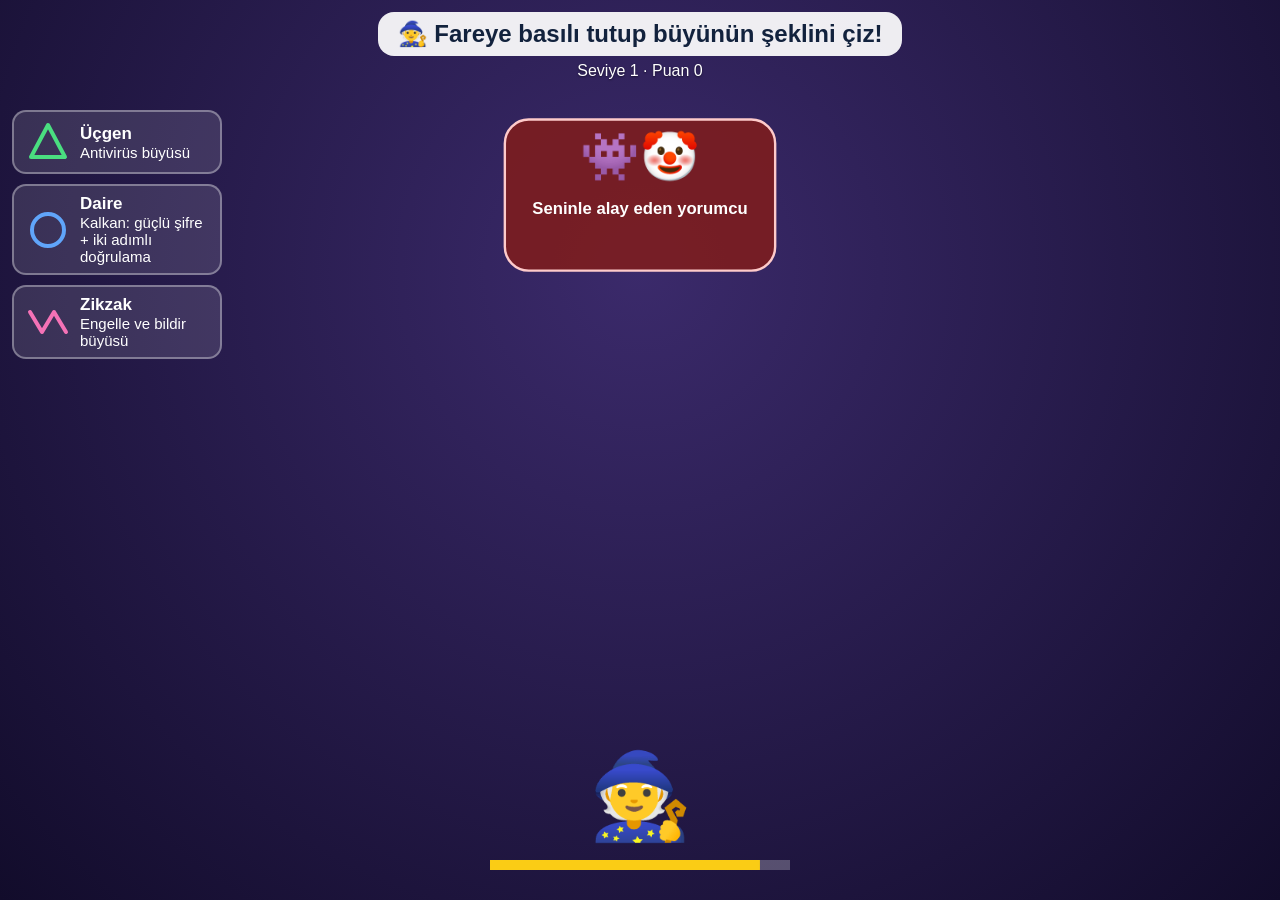
==== oyunlar/buyucu/index.html @ 3bd9ca05 "Oyun araştırması sitesinin ilk yüklemesi Co-Authored-By: Claude Opus 5.5 <noreply@anthropic.com> Cla" ====
<!doctype html>
<html lang="tr">
<head>
  <meta charset="utf-8">
  <meta name="viewport" content="width=device-width, initial-scale=1">
  <title>Büyücü Düellosu</title>
  <style>
    * { box-sizing: border-box; }
    html, body { margin: 0; height: 100%; overflow: hidden; font-family: "Segoe UI", Arial, sans-serif; }
    body { background: radial-gradient(circle at 50% 30%, #3b2a6b, #120c2b); user-select: none; color: #fff; }
    body.klasik { cursor: crosshair; }
    #sahne { position: absolute; inset: 0; width: 100%; height: 100%; z-index: 1; touch-action: none; }
    #ust { position: absolute; top: 0; left: 0; right: 0; padding: 12px 18px; text-align: center; z-index: 2; pointer-events: none; }
    #gorev { font-size: 24px; font-weight: 700; color: #12223d; background: rgba(255,255,255,.92); display: inline-block; padding: 8px 20px; border-radius: 16px; }
    #durum { font-size: 16px; margin-top: 6px; text-shadow: 0 1px 2px rgba(0,0,0,.5); }
    #buyuler { position: absolute; left: 12px; top: 110px; z-index: 2; display: flex; flex-direction: column; gap: 10px; pointer-events: none; }
    @media (max-width: 900px) { #buyuler { top: auto; bottom: 12px; flex-direction: row; } .buyu { width: auto; } }
    .buyu { background: rgba(255,255,255,.12); border: 2px solid rgba(255,255,255,.35); border-radius: 14px; padding: 8px 12px; width: 210px; font-size: 15px; display: flex; gap: 10px; align-items: center; }
    .buyu svg { flex: 0 0 auto; }
    .buyu b { display: block; font-size: 17px; }
    #mesaj { position: absolute; left: 50%; top: 58%; transform: translateX(-50%); z-index: 3; font-size: 22px; font-weight: 700; background: rgba(0,0,0,.55); padding: 8px 16px; border-radius: 12px; pointer-events: none; }
    .gizli { display: none !important; }
  </style>
</head>
<body>
  <canvas id="sahne"></canvas>
  <div id="ust"><div id="gorev">🧙 Canavara doğru büyünün şeklini çiz!</div><div id="durum">Hazırlanıyor…</div></div>
  <div id="mesaj" class="gizli"></div>
  <div id="buyuler">
    <div class="buyu"><svg width="44" height="44" viewBox="0 0 44 44"><path d="M22 5 L39 37 L5 37 Z" fill="none" stroke="#4ade80" stroke-width="4" stroke-linejoin="round"/></svg>
      <div><b>Üçgen</b>Antivirüs büyüsü</div></div>
    <div class="buyu"><svg width="44" height="44" viewBox="0 0 44 44"><circle cx="22" cy="22" r="16" fill="none" stroke="#60a5fa" stroke-width="4"/></svg>
      <div><b>Daire</b>Kalkan: güçlü şifre + iki adımlı doğrulama</div></div>
    <div class="buyu"><svg width="44" height="44" viewBox="0 0 44 44"><path d="M4 12 L16 32 L28 12 L40 32" fill="none" stroke="#f472b6" stroke-width="4" stroke-linejoin="round" stroke-linecap="round"/></svg>
      <div><b>Zikzak</b>Engelle ve bildir büyüsü</div></div>
  </div>

  <script type="module">
    import { kayitHazirla, hareketsizlikIzleyici } from "../../js/kayit-istemci.js";
    import { havuz, seviyeYoneticisi, geriBildirim, kameraHazirla, satirlaraBol } from "../ortak/oyun-ortak.js";

    const Kayit = await kayitHazirla("buyucu");
    const ayar = Kayit.ayar();
    const yz = ayar.versiyon === "yz";
    const hareket = hareketsizlikIzleyici(Kayit);
    const sv = seviyeYoneticisi(Kayit, ayar.baslangicSeviyesi);
    const sec = havuz(ayar.sorular);

    const BUYULER = {
      antivirus: { ad: "Antivirüs büyüsü", sekil: "üçgen", renk: "#4ade80" },
      kalkan: { ad: "Kalkan büyüsü", sekil: "daire", renk: "#60a5fa" },
      engelle: { ad: "Engelle ve bildir büyüsü", sekil: "zikzak", renk: "#f472b6" },
    };
    const SEKIL_BUYU = { ucgen: "antivirus", daire: "kalkan", zikzak: "engelle" };
    // Seviye: canavarın oyuncuya ulaşma süresi (sn).
    const SEVIYELER = { 1: { sure: 11 }, 2: { sure: 9 }, 3: { sure: 7.5 } };

    const tuval = document.getElementById("sahne");
    const ctx = tuval.getContext("2d");
    let G = 0; let Y = 0;
    function boyutla() {
      const o = window.devicePixelRatio || 1;
      G = window.innerWidth; Y = window.innerHeight;
      tuval.width = G * o; tuval.height = Y * o;
      ctx.setTransform(o, 0, 0, o, 0, 0);
    }
    boyutla();
    window.addEventListener("resize", boyutla);

    let durdu = false;
    let el = null;
    let elIle = false;
    let canavar = null; // { s, dogum, sure, seviye, durum: "geliyor" | "bitti" }
    let cizgi = null; // çizilmekte olan şekil: [{x,y}]
    let buyuEfekt = null; // { tur, t0, hedef, dogru }
    let imlec = null;
    let mesajZaman = null;

    function durumYaz() { document.getElementById("durum").textContent = `Seviye ${sv.seviye} · Puan ${sv.puan}`; }
    function mesaj(m, ms = 1400) {
      const d = document.getElementById("mesaj");
      d.textContent = m; d.classList.remove("gizli");
      clearTimeout(mesajZaman);
      mesajZaman = setTimeout(() => d.classList.add("gizli"), ms);
    }

    // ------------------------------------------------------------ şekil tanıma
    // Çizilen yol eşit aralıklı 64 noktaya indirgenir ve hafifçe yumuşatılır; keskin dönüşler (köşeler)
    // ve yol boyunca toplam dönüş hesaplanır.
    // Yaklaşık bir tur dönen köşesiz yuvarlak yol → daire, kapalıya yakın ve 2-4 köşeli → üçgen,
    // yönü değişen köşeli → zikzak.

    function yenidenOrnekle(n, N = 48) {
      let uzunluk = 0;
      for (let i = 1; i < n.length; i++) uzunluk += Math.hypot(n[i].x - n[i - 1].x, n[i].y - n[i - 1].y);
      const aralik = uzunluk / (N - 1);
      const sonuc = [{ ...n[0] }];
      let birikim = 0;
      const p = n.map((q) => ({ ...q }));
      for (let i = 1; i < p.length; i++) {
        const d = Math.hypot(p[i].x - p[i - 1].x, p[i].y - p[i - 1].y);
        if (birikim + d >= aralik && d > 0) {
          const k = (aralik - birikim) / d;
          const q = { x: p[i - 1].x + k * (p[i].x - p[i - 1].x), y: p[i - 1].y + k * (p[i].y - p[i - 1].y) };
          sonuc.push(q); p.splice(i, 0, q); birikim = 0;
        } else birikim += d;
      }
      while (sonuc.length < N) sonuc.push({ ...n[n.length - 1] });
      return { noktalar: sonuc.slice(0, N), uzunluk };
    }

    function yumusat(n, yaricap) {
      return n.map((q, i) => {
        if (i < yaricap || i > n.length - 1 - yaricap) return q;
        let x = 0; let y = 0;
        for (let j = -yaricap; j <= yaricap; j++) { x += n[i + j].x; y += n[i + j].y; }
        return { x: x / (2 * yaricap + 1), y: y / (2 * yaricap + 1) };
      });
    }

    function aciFarki(d) {
      while (d > Math.PI) d -= 2 * Math.PI;
      while (d < -Math.PI) d += 2 * Math.PI;
      return d;
    }

    // Her noktada, 3 nokta önceki ve 3 nokta sonraki yönler arasındaki dönüş (yol açık kabul edilir;
    // başlangıç ile bitişin birleştiği yerde yapay köşe oluşmaz).
    function donusler(p, k = 3) {
      const d = new Array(p.length).fill(0);
      for (let i = k; i < p.length - k; i++) {
        const a = p[i - k]; const b = p[i + k];
        d[i] = aciFarki(Math.atan2(b.y - p[i].y, b.x - p[i].x) - Math.atan2(p[i].y - a.y, p[i].x - a.x));
      }
      return d;
    }

    function sekilTani(ham) {
      if (ham.length < 6) return null;
      const xs = ham.map((p) => p.x); const ys = ham.map((p) => p.y);
      const w = Math.max(...xs) - Math.min(...xs); const h = Math.max(...ys) - Math.min(...ys);
      const kosegen = Math.hypot(w, h);
      if (kosegen < 70) return null;
      const { noktalar: ornek, uzunluk } = yenidenOrnekle(ham, 64);
      const N = ornek.length;
      const uclarArasi = Math.hypot(ornek[0].x - ornek[N - 1].x, ornek[0].y - ornek[N - 1].y);

      // 1) Daire: el titremesi daha güçlü yumuşatılarak incelenir. Yol yaklaşık bir tur dönmeli
      //    (en az 270°), keskin köşe içermemeli ve merkezden uzaklığı fazla değişmemeli.
      //    Ucu tam kapanmamış ya da üst üste binen daireler ve elips biçimli çizimler de kabul edilir.
      const p5 = yumusat(ornek, 2);
      let toplamDonus = 0;
      for (let i = 2; i < N; i++) {
        toplamDonus += aciFarki(Math.atan2(p5[i].y - p5[i - 1].y, p5[i].x - p5[i - 1].x) - Math.atan2(p5[i - 1].y - p5[i - 2].y, p5[i - 1].x - p5[i - 2].x));
      }
      const tur = Math.abs(toplamDonus) / (2 * Math.PI);
      const enBuyukDonus = Math.max(...donusler(p5).map(Math.abs));
      const px = p5.map((q) => q.x); const py = p5.map((q) => q.y);
      const cx = (Math.max(...px) + Math.min(...px)) / 2; const cy = (Math.max(...py) + Math.min(...py)) / 2;
      const rx = Math.max(1, (Math.max(...px) - Math.min(...px)) / 2); const ry = Math.max(1, (Math.max(...py) - Math.min(...py)) / 2);
      const r = p5.map((q) => Math.hypot((q.x - cx) / rx, (q.y - cy) / ry));
      const ort = r.reduce((s, v) => s + v, 0) / N;
      const sapma = Math.sqrt(r.reduce((s, v) => s + (v - ort) ** 2, 0) / N) / ort;
      const yuvarlak = enBuyukDonus < (75 * Math.PI) / 180 && tur <= 1.6;
      if (yuvarlak && ((tur >= 0.75 && sapma < 0.16) || (tur >= 0.62 && sapma < 0.08 && uclarArasi < 0.5 * kosegen))) return "daire";

      // 2) Köşeler: hafif yumuşatılmış yolda dönüşü 55°'den büyük ve çevresindeki en büyük dönüş olan noktalar.
      const p = yumusat(ornek, 1);
      const donus = donusler(p);
      const kose = [];
      for (let i = 0; i < N; i++) {
        const m = Math.abs(donus[i]);
        if (m < (55 * Math.PI) / 180) continue;
        let enBuyuk = true;
        for (let j = -3; j <= 3; j++) {
          const q = i + j;
          if (q < 0 || q >= N || q === i) continue;
          if (Math.abs(donus[q]) > m || (Math.abs(donus[q]) === m && q < i)) { enBuyuk = false; break; }
        }
        if (enBuyuk && (!kose.length || i - kose[kose.length - 1].i > 3)) kose.push({ i, isaret: Math.sign(donus[i]) });
      }

      // 3) Üçgen: uçları birbirine yakın, köşelerinin çoğu aynı yöne dönen yol. El titremesinden doğan
      //    en fazla iki ters yönlü küçük köşe göz ardı edilir.
      const kapaliya = uclarArasi < 0.45 * kosegen && uzunluk > 1.6 * kosegen;
      const isaret = Math.sign(toplamDonus);
      const anaKose = kose.filter((c) => c.isaret === isaret).length;
      if (kapaliya && anaKose >= 2 && anaKose <= 4 && kose.length - anaKose <= 2) return "ucgen";

      // 4) Zikzak: yönü değişen en az iki köşe.
      const yonDegisti = kose.some((c, i) => i > 0 && c.isaret !== kose[i - 1].isaret);
      if (kose.length >= 2 && yonDegisti) return "zikzak";

      // 5) Köşesi belirsiz ama yuvarlak, kapalıya yakın çizimler için daha esnek daire kontrolü.
      if (tur >= 0.75 && tur <= 1.6 && kose.length <= 1 && sapma < 0.3) return "daire";
      return null;
    }
    window.__sekilTani = sekilTani; // tarayıcı testleri için

    // ------------------------------------------------------------ canavarlar

    function yeniCanavar() {
      if (durdu) return;
      durumYaz();
      const s = sec(sv.seviye);
      canavar = { s, dogum: performance.now(), sure: SEVIYELER[sv.seviye].sure * 1000, seviye: sv.seviye, durum: "geliyor" };
      Kayit.olay("soru_geldi", { soruId: s.id, seviye: canavar.seviye });
    }

    function canavarKonumu(c, t) {
      const ilerleme = Math.min(1, (t - c.dogum) / c.sure);
      return { x: G / 2, y: 150 + ilerleme * Math.max(40, Y - 450), olcek: 0.75 + ilerleme * 0.45, ilerleme };
    }

    async function sonuclandir(dogru, secilen) {
      const c = canavar;
      c.durum = "bitti";
      const sureMs = Math.round(performance.now() - c.dogum);
      const eskiSeviye = sv.seviye;
      if (secilen === null) {
        Kayit.olay("kacirildi", { soruId: c.s.id, seviye: c.seviye, sureMs });
        sv.sonuc(false);
        await geriBildirim(false, "Canavar sana ulaştı! 😵", `Doğru büyü: ${BUYULER[c.s.dogru].ad} (${BUYULER[c.s.dogru].sekil}). ${c.s.bilgi}`, 2600);
      } else {
        Kayit.olay("cevap", { soruId: c.s.id, secilen, dogru, sureMs, seviye: c.seviye });
        sv.sonuc(dogru);
        await new Promise((r) => setTimeout(r, 650));
        if (dogru) await geriBildirim(true, `Canavar yenildi! +${10 * eskiSeviye} 🎉`, c.s.bilgi, 1900);
        else await geriBildirim(false, "Bu büyü işe yaramadı 🙁", `Doğru büyü: ${BUYULER[c.s.dogru].ad} (${BUYULER[c.s.dogru].sekil}). ${c.s.bilgi}`, 2600);
      }
      canavar = null;
      buyuEfekt = null;
      yeniCanavar();
    }

    function sekilBitti(noktalar) {
      if (!canavar || canavar.durum !== "geliyor") return;
      const sekil = sekilTani(noktalar);
      if (!sekil) {
        Kayit.olay("taninmayan_sekil", { soruId: canavar.s.id });
        mesaj("Şekli tanıyamadım, yeniden çiz ✏️");
        return;
      }
      const tur = SEKIL_BUYU[sekil];
      const dogru = tur === canavar.s.dogru;
      buyuEfekt = { tur, t0: performance.now(), dogru };
      sonuclandir(dogru, tur);
    }

    // ------------------------------------------------------------ çizim

    function sekilCiz(tur, x, y, r, renk) {
      ctx.strokeStyle = renk; ctx.lineWidth = 6; ctx.lineJoin = "round"; ctx.lineCap = "round";
      ctx.beginPath();
      if (tur === "antivirus") { ctx.moveTo(x, y - r); ctx.lineTo(x + r, y + r * 0.8); ctx.lineTo(x - r, y + r * 0.8); ctx.closePath(); }
      else if (tur === "kalkan") ctx.arc(x, y, r, 0, Math.PI * 2);
      else { ctx.moveTo(x - r, y - r * 0.5); ctx.lineTo(x - r / 3, y + r * 0.5); ctx.lineTo(x + r / 3, y - r * 0.5); ctx.lineTo(x + r, y + r * 0.5); }
      ctx.stroke();
    }

    function kare(t) {
      if (durdu) return;
      ctx.clearRect(0, 0, G, Y);
      // Büyücü
      ctx.font = "84px 'Segoe UI Emoji', 'Noto Color Emoji', sans-serif";
      ctx.textAlign = "center"; ctx.textBaseline = "middle";
      ctx.fillText("🧙", G / 2, Y - 100);

      if (canavar) {
        const k = canavarKonumu(canavar, t);
        if (canavar.durum === "geliyor" && k.ilerleme >= 1) sonuclandir(false, null);
        let gorunurluk = 1;
        if (buyuEfekt && buyuEfekt.dogru) gorunurluk = Math.max(0, 1 - (t - buyuEfekt.t0) / 600);
        ctx.save();
        ctx.globalAlpha = gorunurluk;
        ctx.translate(k.x + (buyuEfekt && !buyuEfekt.dogru ? Math.sin(t / 30) * 6 : 0), k.y);
        ctx.scale(k.olcek, k.olcek);
        ctx.fillStyle = "rgba(127,29,29,.88)"; ctx.strokeStyle = "#fecaca"; ctx.lineWidth = 3;
        ctx.beginPath(); ctx.roundRect(-170, -95, 340, 190, 30); ctx.fill(); ctx.stroke();
        ctx.font = "60px 'Segoe UI Emoji', 'Noto Color Emoji', sans-serif";
        ctx.fillStyle = "#fff";
        ctx.fillText("👾" + (canavar.s.emoji || ""), 0, -45);
        ctx.font = "700 21px 'Segoe UI', Arial, sans-serif";
        const satirlar = satirlaraBol(ctx, canavar.s.metin, 310).slice(0, 3);
        satirlar.forEach((s, i) => ctx.fillText(s, 0, 18 + i * 25 - (satirlar.length - 1) * 6));
        ctx.restore();
        // Kalan süre çubuğu
        if (canavar.durum === "geliyor") {
          ctx.fillStyle = "rgba(255,255,255,.25)"; ctx.fillRect(G / 2 - 150, Y - 40, 300, 10);
          ctx.fillStyle = k.ilerleme > 0.7 ? "#f87171" : "#facc15"; ctx.fillRect(G / 2 - 150, Y - 40, 300 * (1 - k.ilerleme), 10);
        }
        // Büyü ışını
        if (buyuEfekt) {
          const ilerle = Math.min(1, (t - buyuEfekt.t0) / 450);
          const bx = G / 2; const by = Y - 140;
          const x = bx + (k.x - bx) * ilerle; const y = by + (k.y - by) * ilerle;
          const renk = BUYULER[buyuEfekt.tur].renk;
          ctx.strokeStyle = renk; ctx.globalAlpha = 0.6; ctx.lineWidth = 10;
          ctx.beginPath(); ctx.moveTo(bx, by); ctx.lineTo(x, y); ctx.stroke(); ctx.globalAlpha = 1;
          sekilCiz(buyuEfekt.tur, x, y, 34, renk);
        }
      }
      // Çizilen şekil
      if (cizgi && cizgi.length > 1) {
        ctx.strokeStyle = "#fde68a"; ctx.lineWidth = 8; ctx.lineCap = "round"; ctx.lineJoin = "round";
        ctx.shadowColor = "#facc15"; ctx.shadowBlur = 16;
        ctx.beginPath(); ctx.moveTo(cizgi[0].x, cizgi[0].y);
        for (const p of cizgi) ctx.lineTo(p.x, p.y);
        ctx.stroke(); ctx.shadowBlur = 0;
      }
      if (elIle && imlec) {
        ctx.fillStyle = imlec.basili ? "#f59e0b" : "rgba(255,255,255,.35)"; ctx.strokeStyle = "#f59e0b"; ctx.lineWidth = 5;
        ctx.beginPath(); ctx.arc(imlec.x, imlec.y, imlec.basili ? 13 : 20, 0, Math.PI * 2); ctx.fill(); ctx.stroke();
      }
      requestAnimationFrame(kare);
    }

    // ------------------------------------------------------------ kontrol

    function cizgiBaslat(x, y) { cizgi = [{ x, y }]; }
    function cizgiEkle(x, y) { if (cizgi) { const s = cizgi[cizgi.length - 1]; if (Math.hypot(x - s.x, y - s.y) > 3) cizgi.push({ x, y }); } }
    function cizgiBitir() {
      if (!cizgi) return;
      const c = cizgi; cizgi = null;
      if (c.length > 4) sekilBitti(c);
    }

    if (yz) {
      const { elTakibiBaslat } = await import("../ortak/el-takibi.js");
      el = await kameraHazirla({
        Kayit,
        baslat: elTakibiBaslat,
        varMi: (d) => d.elVar,
        konum: (d) => ({ x: d.x, y: d.y, kapali: d.pinch }),
        ilkMesaj: "🖐️ Elini kameraya göster.",
        yokMesaj: "✋ Elini kameraya göster",
        ipucu: "Başparmağınla işaret parmağını birleştirince kalem yazar, ayırınca şekil biter. Elini sağa götürdüğünde turuncu daire de sağa gitmeli.",
        adimlar: [
          { mesaj: "Elini kameraya göster 🖐️", tamam: (d) => d.elVar },
          { mesaj: "Şimdi başparmağınla işaret parmağını birleştir 👌", tamam: (d) => d.pinch },
        ],
        hareketVar: () => hareket.hareketVar(),
      });
      if (el) {
        elIle = true;
        el.dinle((d) => {
          if (durdu) return;
          if (!d.elVar) { imlec = null; cizgiBitir(); return; }
          const x = d.x * G; const y = d.y * Y;
          imlec = { x, y, basili: d.pinch };
          if (d.pinch && !cizgi) cizgiBaslat(x, y);
          else if (d.pinch) cizgiEkle(x, y);
          else if (!d.pinch && cizgi) cizgiBitir();
        });
        document.getElementById("gorev").textContent = "🧙 Parmaklarını birleştirip havada büyünün şeklini çiz!";
      }
    }
    if (!elIle) {
      document.body.classList.add("klasik");
      tuval.addEventListener("pointerdown", (e) => cizgiBaslat(e.clientX, e.clientY));
      tuval.addEventListener("pointermove", (e) => { hareket.hareketVar(); cizgiEkle(e.clientX, e.clientY); });
      window.addEventListener("pointerup", cizgiBitir);
      document.getElementById("gorev").textContent = "🧙 Fareye basılı tutup büyünün şeklini çiz!";
    }

    window.oyunDurdur = () => {
      durdu = true;
      hareket.bitir();
      if (el) el.durdur();
      Kayit.bitir({ neden: "site_durdurdu", puan: sv.puan, sonSeviye: sv.seviye });
    };

    Kayit.olay("kalibrasyon_bitti", {});
    requestAnimationFrame(kare);
    yeniCanavar();
  </script>
</body>
</html>
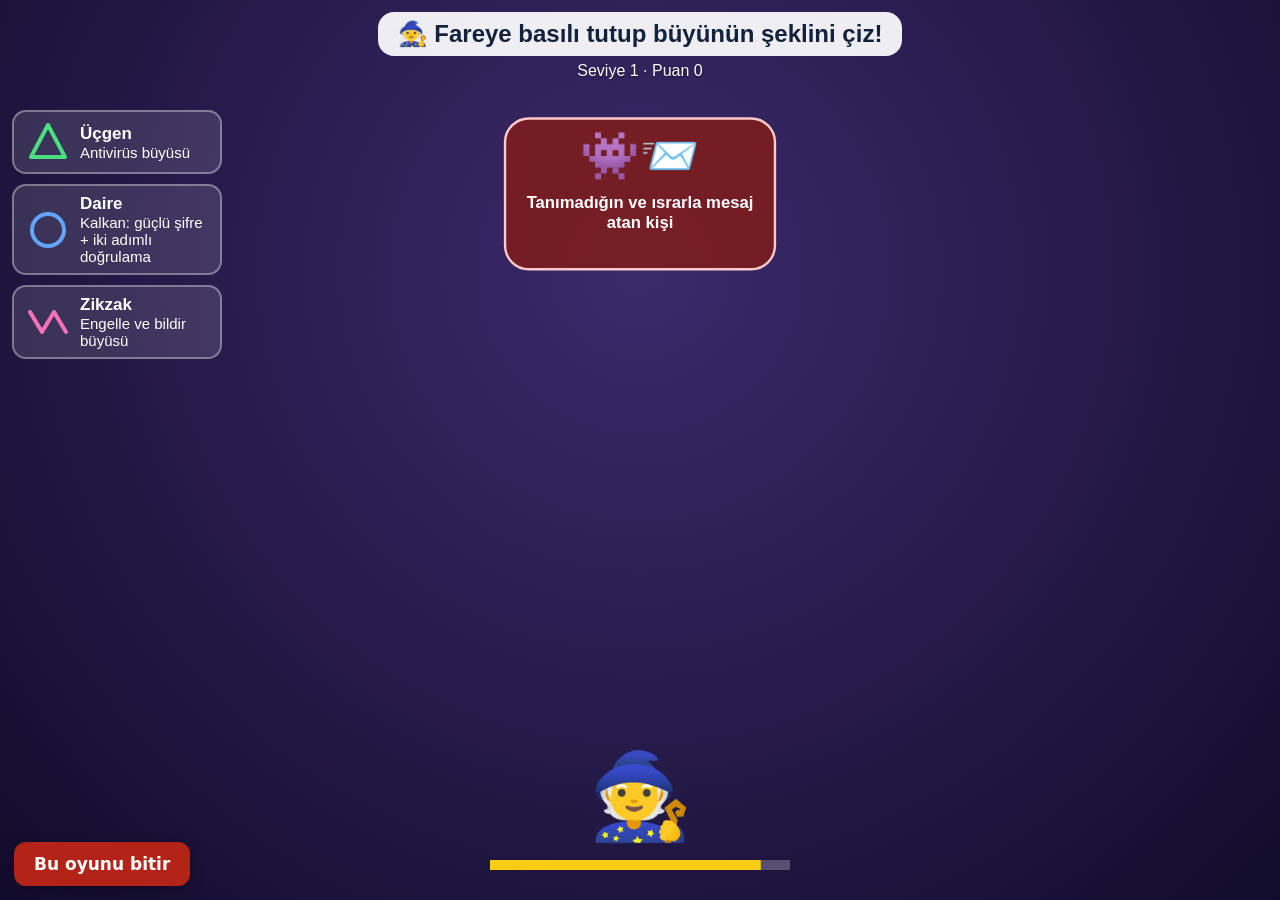
==== commit d1dae2cd: "Havada çizimi kesintilere dayanıklı yap, deneme sayfasına bitir düğmesi ekle Co-Authored-By: Claude " ====
--- a/oyunlar/buyucu/index.html
+++ b/oyunlar/buyucu/index.html
@@ -235,6 +235,9 @@
 
     function sekilBitti(noktalar) {
       if (!canavar || canavar.durum !== "geliyor") return;
+      // Çok küçük çizgiler (yanlışlıkla dokunma, el titremesi) sessizce yok sayılır.
+      const bx = noktalar.map((q) => q.x); const by = noktalar.map((q) => q.y);
+      if (Math.hypot(Math.max(...bx) - Math.min(...bx), Math.max(...by) - Math.min(...by)) < 70) return;
       const sekil = sekilTani(noktalar);
       if (!sekil) {
         Kayit.olay("taninmayan_sekil", { soruId: canavar.s.id });
@@ -343,14 +346,31 @@
       });
       if (el) {
         elIle = true;
+        // Havada çizerken parmaklar bir an ayrılabilir ya da el bir iki kare görünmeyebilir.
+        // Çizgi bu yüzden hemen bitmez: parmaklar 450 ms boyunca ayrı kalırsa (ya da el görünmezse) biter.
+        // Çizim için kalem eşiği oyun genelindekinden biraz daha geniştir (başla < 0,30, bırak > 0,45).
+        let kalem = false;
+        let birakmaZamani = null;
+        const BIRAKMA_MS = 450;
         el.dinle((d) => {
           if (durdu) return;
-          if (!d.elVar) { imlec = null; cizgiBitir(); return; }
+          const simdi = performance.now();
+          if (!d.elVar) {
+            imlec = null;
+            if (cizgi) { if (birakmaZamani == null) birakmaZamani = simdi; else if (simdi - birakmaZamani > BIRAKMA_MS) { kalem = false; birakmaZamani = null; cizgiBitir(); } }
+            return;
+          }
+          if (!kalem && d.oran < 0.30) kalem = true;
+          else if (kalem && d.oran > 0.45) kalem = false;
           const x = d.x * G; const y = d.y * Y;
-          imlec = { x, y, basili: d.pinch };
-          if (d.pinch && !cizgi) cizgiBaslat(x, y);
-          else if (d.pinch) cizgiEkle(x, y);
-          else if (!d.pinch && cizgi) cizgiBitir();
+          imlec = { x, y, basili: kalem };
+          if (kalem) {
+            birakmaZamani = null;
+            if (!cizgi) cizgiBaslat(x, y); else cizgiEkle(x, y);
+          } else if (cizgi) {
+            if (birakmaZamani == null) birakmaZamani = simdi;
+            if (simdi - birakmaZamani > BIRAKMA_MS) { birakmaZamani = null; cizgiBitir(); }
+          }
         });
         document.getElementById("gorev").textContent = "🧙 Parmaklarını birleştirip havada büyünün şeklini çiz!";
       }
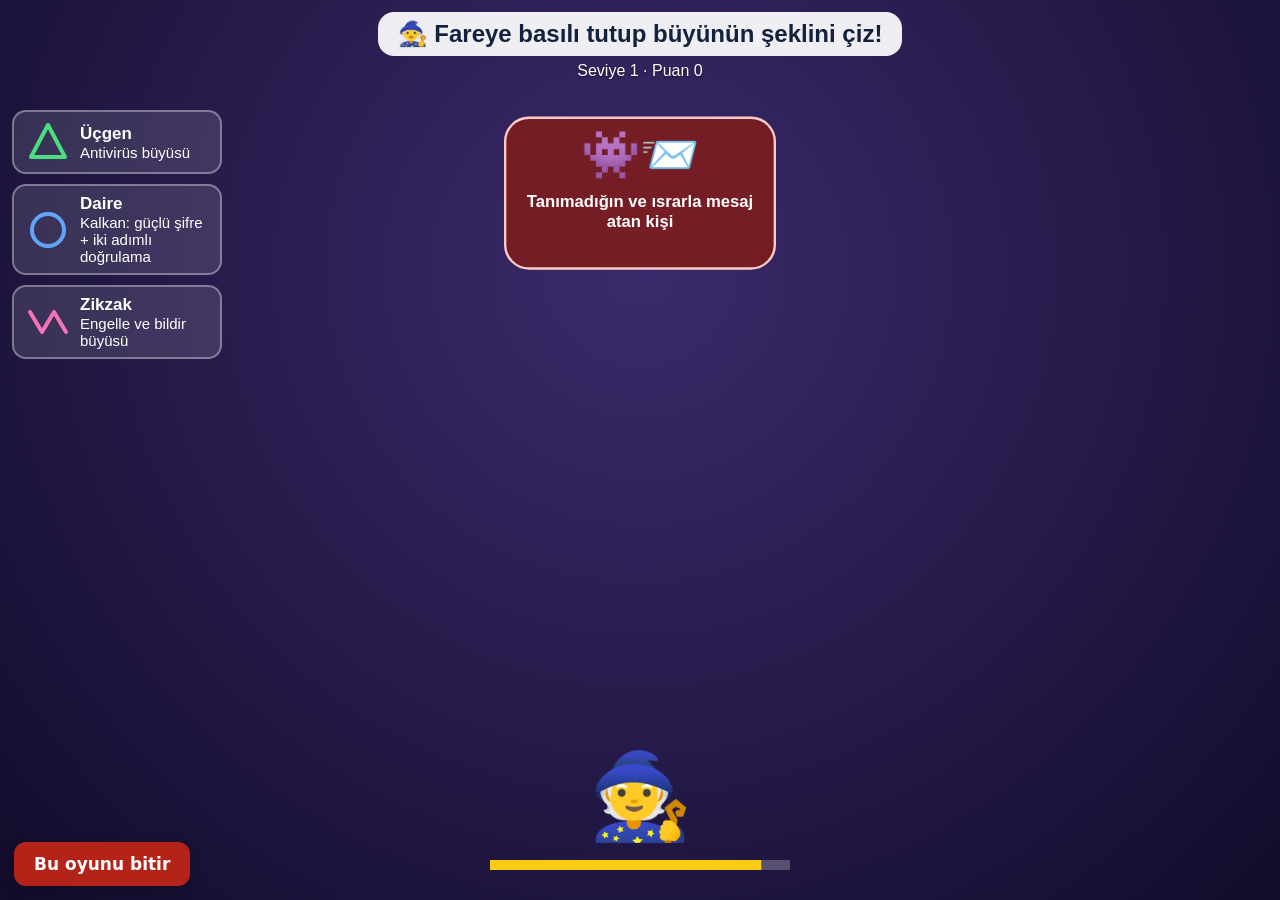
==== commit 05f8fb15: "Büyücü Düellosu: el çizimleri için şablonla yedek tanıma ve zikzak kuralı Co-Authored-By: Claude Opu" ====
--- a/oyunlar/buyucu/index.html
+++ b/oyunlar/buyucu/index.html
@@ -135,7 +135,19 @@
       return d;
     }
 
-    function sekilTani(ham) {
+    // Yolun ana ekseni boyunca yayılımına göre ne kadar "kalın" olduğu (temel bileşenler oranı).
+    // Düz ya da titrek bir çizgide 0'a yakın, zikzakta ve kapalı şekillerde daha büyüktür.
+    function kalinlik(p) {
+      const n = p.length;
+      const mx = p.reduce((t, q) => t + q.x, 0) / n; const my = p.reduce((t, q) => t + q.y, 0) / n;
+      let a = 0; let b = 0; let c = 0;
+      for (const q of p) { const dx = q.x - mx; const dy = q.y - my; a += dx * dx; b += dx * dy; c += dy * dy; }
+      const iz = (a + c) / 2; const fark = Math.sqrt(((a - c) / 2) ** 2 + b * b);
+      const l1 = iz + fark; const l2 = Math.max(0, iz - fark);
+      return l1 > 0 ? Math.sqrt(l2 / l1) : 0;
+    }
+
+    function sekilTaniKural(ham) {
       if (ham.length < 6) return null;
       const xs = ham.map((p) => p.x); const ys = ham.map((p) => p.y);
       const w = Math.max(...xs) - Math.min(...xs); const h = Math.max(...ys) - Math.min(...ys);
@@ -187,13 +199,75 @@
       const anaKose = kose.filter((c) => c.isaret === isaret).length;
       if (kapaliya && anaKose >= 2 && anaKose <= 4 && kose.length - anaKose <= 2) return "ucgen";
 
-      // 4) Zikzak: yönü değişen en az iki köşe.
+      // 4) Zikzak: yönü değişen en az iki köşe ya da (köşeler yumuşamışsa) sağa ve sola toplamda çok dönen
+      //    ama net dönüşü küçük kalan açık yol.
       const yonDegisti = kose.some((c, i) => i > 0 && c.isaret !== kose[i - 1].isaret);
       if (kose.length >= 2 && yonDegisti) return "zikzak";
+      let mutlakDonus = 0;
+      for (let i = 2; i < N; i++) {
+        mutlakDonus += Math.abs(aciFarki(Math.atan2(p5[i].y - p5[i - 1].y, p5[i].x - p5[i - 1].x) - Math.atan2(p5[i - 1].y - p5[i - 2].y, p5[i - 1].x - p5[i - 2].x)));
+      }
+      if (!kapaliya && kalinlik(p5) > 0.12 && mutlakDonus > (200 * Math.PI) / 180 && Math.abs(toplamDonus) < 0.35 * mutlakDonus) return "zikzak";
 
       // 5) Köşesi belirsiz ama yuvarlak, kapalıya yakın çizimler için daha esnek daire kontrolü.
       if (tur >= 0.75 && tur <= 1.6 && kose.length <= 1 && sapma < 0.3) return "daire";
       return null;
+    }
+
+    // ------------------------------------------------------------ şablonla tanıma (yedek)
+    // Kurallar bir şekli tanıyamazsa, çizim hazır şablonlarla karşılaştırılır (Wobbrock, Wilson ve Li, 2007,
+    // "$1 Unistroke Recognizer" yönteminin döndürmesiz sade bir uyarlaması). Çizim 64 noktaya indirgenir,
+    // ağırlık merkezine taşınır ve kare içine ölçeklenir; her şablonla nokta nokta ortalama uzaklık hesaplanır.
+    const SABLON_N = 64;
+    function sablonNormalle(n) {
+      const { noktalar } = yenidenOrnekle(n, SABLON_N);
+      const xs = noktalar.map((q) => q.x); const ys = noktalar.map((q) => q.y);
+      const w = Math.max(...xs) - Math.min(...xs) || 1; const h = Math.max(...ys) - Math.min(...ys) || 1;
+      const olcek = 1 / Math.max(w, h);
+      const sx = (w < h * 0.3 || h < w * 0.3) ? olcek : 1 / w; // çok ince çizimlerde oran korunur
+      const sy = (w < h * 0.3 || h < w * 0.3) ? olcek : 1 / h;
+      const p = noktalar.map((q) => ({ x: q.x * sx, y: q.y * sy }));
+      const cx = p.reduce((t, q) => t + q.x, 0) / p.length; const cy = p.reduce((t, q) => t + q.y, 0) / p.length;
+      return p.map((q) => ({ x: q.x - cx, y: q.y - cy }));
+    }
+    function sablonlariUret() {
+      const s = [];
+      const yol = (f, adim = 120) => Array.from({ length: adim + 1 }, (_, i) => f(i / adim));
+      for (const yon of [1, -1]) for (let bas = 0; bas < 360; bas += 45) {
+        s.push({ ad: "daire", p: sablonNormalle(yol((t) => { const a = (bas + yon * 360 * t) * Math.PI / 180; return { x: Math.cos(a), y: Math.sin(a) }; })) });
+      }
+      for (const ters of [false, true]) for (const asagi of [false, true]) {
+        let v = [0, 1, 2].map((i) => { const a = ((asagi ? 90 : -90) + i * 120) * Math.PI / 180; return { x: Math.cos(a), y: Math.sin(a) }; });
+        if (ters) v = v.reverse();
+        for (let k = 0; k < 3; k++) {
+          const w = [v[k], v[(k + 1) % 3], v[(k + 2) % 3]];
+          s.push({ ad: "ucgen", p: sablonNormalle(yol((t) => { const u = Math.min(2.9999, t * 3); const i = Math.floor(u); const f = u - i; const a = w[i]; const b = w[(i + 1) % 3]; return { x: a.x + (b.x - a.x) * f, y: a.y + (b.y - a.y) * f }; })) });
+        }
+      }
+      for (const tep of [3, 4, 5]) for (const yon of [1, -1]) for (const ilk of [1, -1]) {
+        s.push({ ad: "zikzak", p: sablonNormalle(yol((t) => { const u = Math.min(tep - 1e-9, t * tep); const i = Math.floor(u); const f = u - i; const y0 = (i % 2 ? -1 : 1) * ilk * 0.5; return { x: yon * (u / tep), y: y0 - 2 * y0 * f }; })) });
+      }
+      return s;
+    }
+    const SABLONLAR = sablonlariUret();
+    function sablonTani(ham) {
+      const p = sablonNormalle(ham);
+      let enIyi = null; let enAz = Infinity;
+      for (const s of SABLONLAR) {
+        let d = 0;
+        for (let i = 0; i < SABLON_N; i++) d += Math.hypot(p[i].x - s.p[i].x, p[i].y - s.p[i].y);
+        d /= SABLON_N;
+        if (d < enAz) { enAz = d; enIyi = s.ad; }
+      }
+      return enAz < SABLON_ESIK ? enIyi : null;
+    }
+    const SABLON_ESIK = 0.17;
+
+    function sekilTani(ham) {
+      if (ham.length < 6) return null;
+      const xs = ham.map((p) => p.x); const ys = ham.map((p) => p.y);
+      if (Math.hypot(Math.max(...xs) - Math.min(...xs), Math.max(...ys) - Math.min(...ys)) < 70) return null;
+      return sekilTaniKural(ham) || sablonTani(ham);
     }
     window.__sekilTani = sekilTani; // tarayıcı testleri için
 
